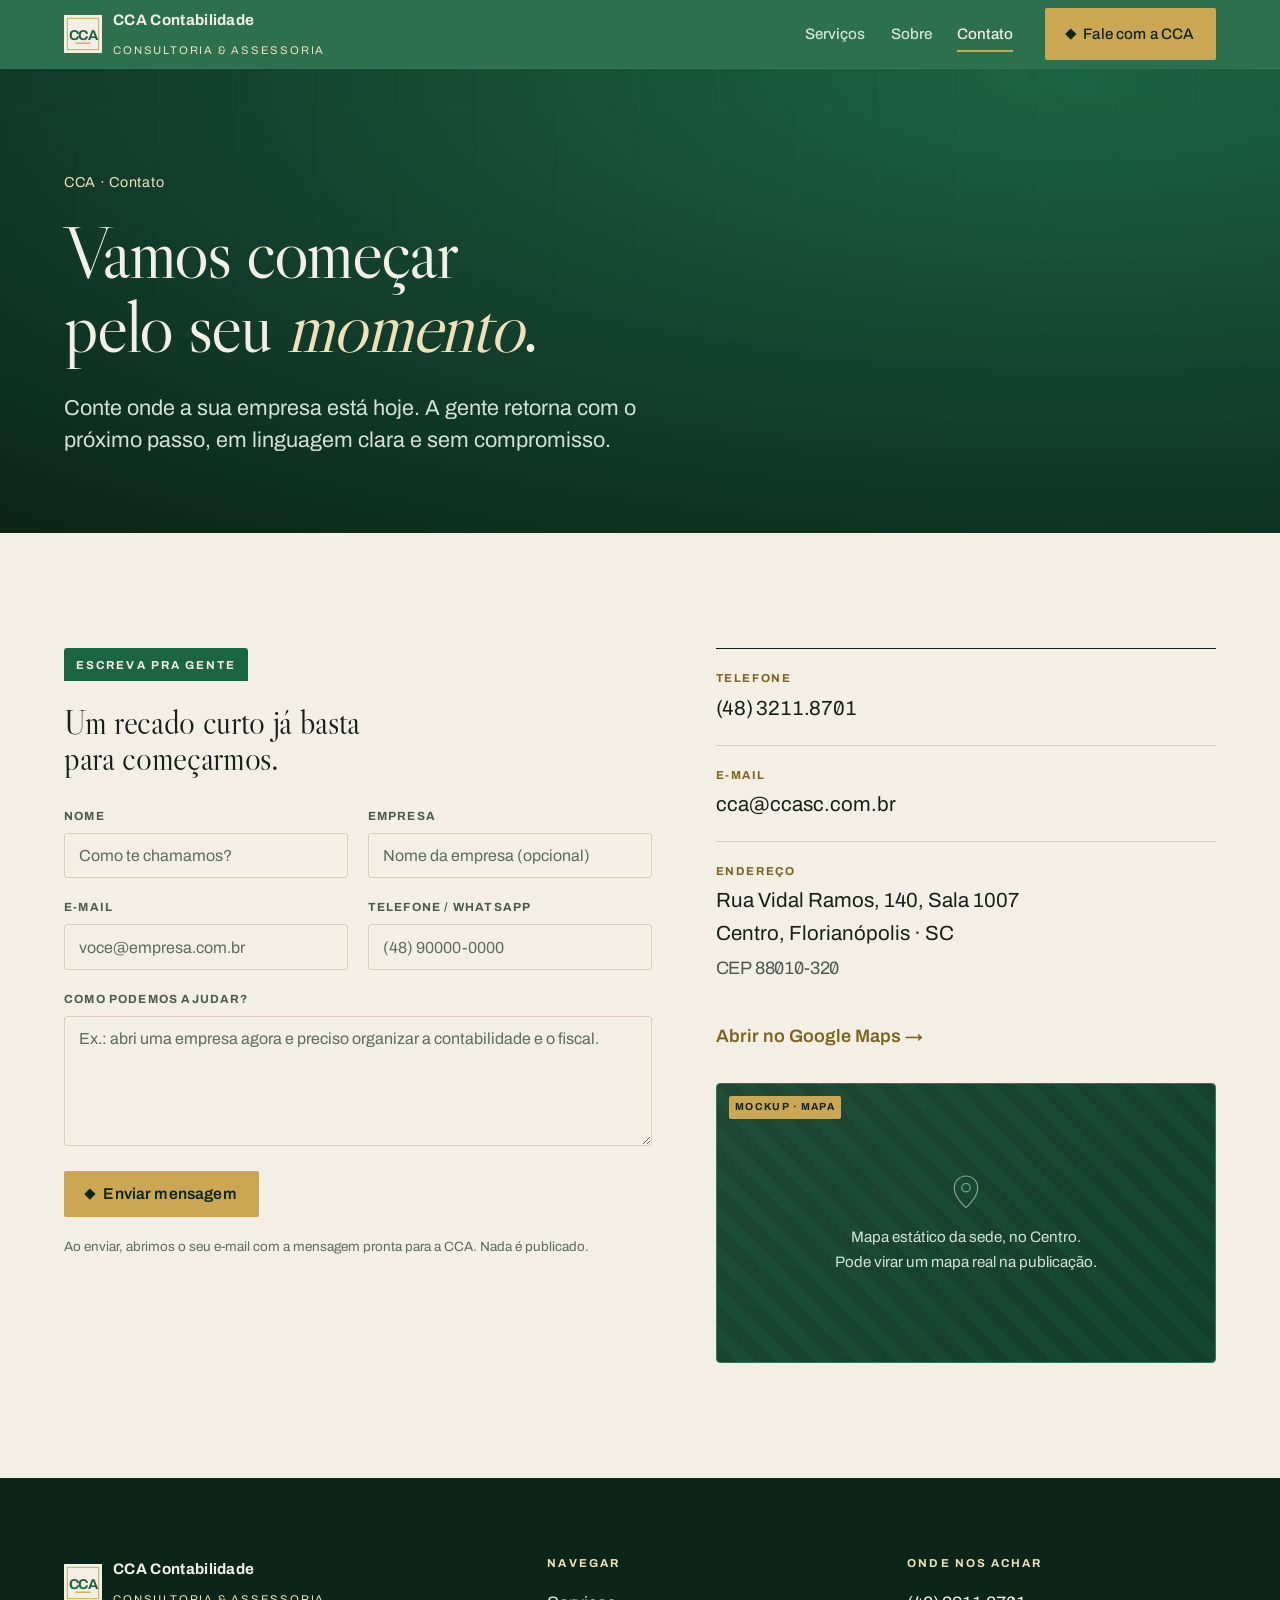
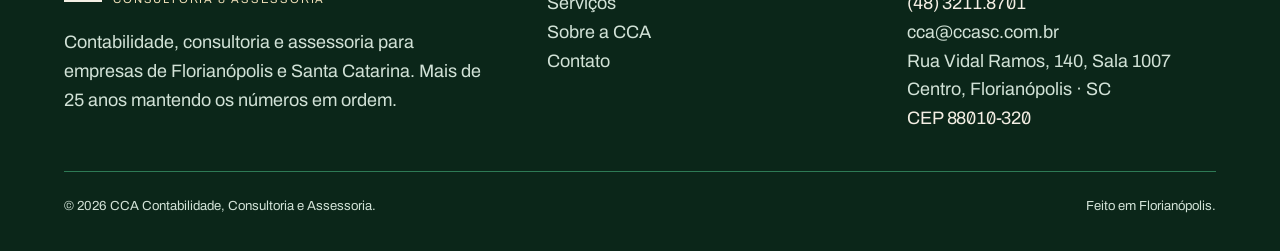
==== contato.html @ 5c708f6d "Site institucional da CCA Contabilidade (Almanaque Fiscal Vivo)" ====
<!doctype html>
<html lang="pt-BR">
<head>
<meta charset="utf-8">
<meta name="viewport" content="width=device-width, initial-scale=1">
<title>Contato · CCA Contabilidade</title>
<meta name="description" content="Fale com a CCA Contabilidade. Rua Vidal Ramos, 140, Sala 1007, Centro, Florianópolis/SC. (48) 3211.8701 · cca@ccasc.com.br">
<meta property="og:type" content="website">
<meta property="og:locale" content="pt_BR">
<meta property="og:site_name" content="CCA Contabilidade">
<meta property="og:title" content="Contato · CCA Contabilidade">
<meta property="og:description" content="Fale com a CCA Contabilidade. Rua Vidal Ramos, 140, Sala 1007, Centro, Florianópolis/SC. (48) 3211.8701 · cca@ccasc.com.br">
<meta property="og:url" content="https://ccasc.dev.br/contato.html">
<meta property="og:image" content="https://ccasc.dev.br/assets/img/og-cca.png">
<meta name="twitter:card" content="summary_large_image">
<meta name="theme-color" content="#1B6542">
<link rel="preconnect" href="https://fonts.googleapis.com">
<link rel="preconnect" href="https://fonts.gstatic.com" crossorigin>
<link href="https://fonts.googleapis.com/css2?family=Archivo:ital,wght@0,400;0,500;0,600;0,700;1,400&family=Libre+Caslon+Display&display=swap" rel="stylesheet">
<link rel="stylesheet" href="assets/css/site.css">
<link rel="icon" href="assets/img/favicon-32.png" sizes="32x32" type="image/png">
<link rel="icon" href="assets/img/favicon.svg" type="image/svg+xml">
<link rel="apple-touch-icon" href="assets/img/apple-touch-icon.png">
</head>
<body data-page="contato">

<header class="site-head">
  <div class="wrap">
    <a class="brand" href="index.html" aria-label="CCA Contabilidade, página inicial">
      <svg class="mark" viewBox="0 0 40 40" aria-hidden="true">
        <rect width="40" height="40" fill="var(--paper)"></rect>
        <rect x="3.5" y="3.5" width="33" height="33" fill="none" stroke="var(--brass)" stroke-width="1"></rect>
        <text x="20" y="21" text-anchor="middle" dominant-baseline="central" font-family="var(--font-text)" font-weight="700" font-size="15" letter-spacing="-0.5" fill="var(--green)">CCA</text>
        <rect x="12" y="29" width="16" height="1.4" fill="var(--brass)"></rect>
      </svg>
      <span><span class="brand-name">CCA Contabilidade</span><br><span class="brand-sub">Consultoria &amp; Assessoria</span></span>
    </a>
    <button class="menu-btn" aria-label="Abrir menu" aria-expanded="false" aria-controls="nav"><span></span><span></span><span></span></button>
    <nav class="nav" id="nav" aria-label="Principal">
      <a href="servicos.html">Serviços</a>
      <a href="sobre.html">Sobre</a>
      <a href="contato.html">Contato</a>
      <a class="btn btn-primary nav-cta" href="contato.html"><span class="tick"></span>Fale com a CCA</a>
    </nav>
  </div>
</header>

<main>
<!-- HERO -->
<section class="page-hero" aria-labelledby="ph">
  <div class="hero-grain" aria-hidden="true"></div>
  <div class="wrap">
    <p class="ph-kicker num">CCA · Contato</p>
    <h1 id="ph" class="ph-title">Vamos começar<br>pelo seu <em>momento</em>.</h1>
    <p class="lede">Conte onde a sua empresa está hoje. A gente retorna com o próximo passo,
      em linguagem clara e sem compromisso.</p>
  </div>
</section>

<!-- CONTATO -->
<section class="section on-paper" aria-label="Formulário e dados de contato">
  <div class="wrap contact-grid">

    <!-- FORM -->
    <div>
      <span class="tab">Escreva pra gente</span>
      <h2 class="about-lead" style="font-size:clamp(1.5rem,2.6vw,2.1rem);margin-bottom:clamp(20px,3vw,30px)">
        Um recado curto já basta<br>para começarmos.</h2>

      <p class="form-ok" id="form-ok" role="status">Tudo certo. Abrimos o seu aplicativo de e-mail com a
        mensagem pronta. Se não abrir, escreva direto para cca@ccasc.com.br.</p>

      <form class="form" id="contato-form" novalidate>
        <div class="field-row">
          <div class="field">
            <label for="nome">Nome</label>
            <input type="text" id="nome" name="nome" autocomplete="name" placeholder="Como te chamamos?" required>
          </div>
          <div class="field">
            <label for="empresa">Empresa</label>
            <input type="text" id="empresa" name="empresa" autocomplete="organization" placeholder="Nome da empresa (opcional)">
          </div>
        </div>
        <div class="field-row">
          <div class="field">
            <label for="email">E-mail</label>
            <input type="email" id="email" name="email" autocomplete="email" placeholder="voce@empresa.com.br" required>
          </div>
          <div class="field">
            <label for="telefone">Telefone / WhatsApp</label>
            <input type="tel" id="telefone" name="telefone" autocomplete="tel" placeholder="(48) 90000-0000">
          </div>
        </div>
        <div class="field">
          <label for="mensagem">Como podemos ajudar?</label>
          <textarea id="mensagem" name="mensagem" placeholder="Ex.: abri uma empresa agora e preciso organizar a contabilidade e o fiscal." required></textarea>
        </div>
        <button type="submit" class="btn btn-primary"><span class="tick"></span>Enviar mensagem</button>
        <p class="form-note">Ao enviar, abrimos o seu e-mail com a mensagem pronta para a CCA. Nada é publicado.</p>
      </form>
    </div>

    <!-- DADOS -->
    <aside class="contact-aside">
      <div class="ci">
        <span class="k">Telefone</span>
        <a class="v num" href="tel:+554832118701">(48) 3211.8701</a>
      </div>
      <div class="ci">
        <span class="k">E-mail</span>
        <a class="v" href="mailto:cca@ccasc.com.br">cca@ccasc.com.br</a>
      </div>
      <div class="ci">
        <span class="k">Endereço</span>
        <span class="v">Rua Vidal Ramos, 140, Sala 1007<br>Centro, Florianópolis · SC</span>
        <span class="num" style="color:var(--ink-soft)">CEP 88010-320</span>
      </div>
      <a class="map-link link-u" href="https://www.google.com/maps/search/?api=1&query=Rua+Vidal+Ramos+140+Centro+Florian%C3%B3polis+SC+88010-320" target="_blank" rel="noopener">
        Abrir no Google Maps →
      </a>

      <figure class="mock mock--green reveal" role="img" aria-label="Mockup: mapa da localização da CCA, a produzir" style="margin-top:clamp(22px,3vw,32px);min-height:clamp(200px,24vw,280px)">
        <span class="mock-tag">Mockup · mapa</span>
        <div>
          <svg class="mock-ico" viewBox="0 0 48 48" fill="none" stroke="currentColor" stroke-width="1.4" aria-hidden="true">
            <path d="M24 44s14-12 14-24a14 14 0 10-28 0c0 12 14 24 14 24z"></path>
            <circle cx="24" cy="20" r="5"></circle>
          </svg>
          <p>Mapa estático da sede, no Centro.<br>Pode virar um mapa real na publicação.</p>
        </div>
      </figure>
    </aside>

  </div>
</section>
</main>

<footer class="site-foot">
  <div class="wrap">
    <div class="foot-grid">
      <div>
        <div class="brand" style="margin-bottom:1rem">
          <svg class="mark" viewBox="0 0 40 40" aria-hidden="true">
            <rect width="40" height="40" fill="var(--paper)"></rect>
            <rect x="3.5" y="3.5" width="33" height="33" fill="none" stroke="var(--brass)" stroke-width="1"></rect>
            <text x="20" y="21" text-anchor="middle" dominant-baseline="central" font-family="var(--font-text)" font-weight="700" font-size="15" letter-spacing="-0.5" fill="var(--green)">CCA</text>
            <rect x="12" y="29" width="16" height="1.4" fill="var(--brass)"></rect>
          </svg>
          <span><span class="brand-name" style="color:var(--on-green)">CCA Contabilidade</span><br><span class="brand-sub">Consultoria &amp; Assessoria</span></span>
        </div>
        <p>Contabilidade, consultoria e assessoria para empresas de Florianópolis e Santa Catarina. Mais de 25 anos mantendo os números em ordem.</p>
      </div>
      <div>
        <h4>Navegar</h4>
        <a href="servicos.html">Serviços</a>
        <a href="sobre.html">Sobre a CCA</a>
        <a href="contato.html">Contato</a>
      </div>
      <div>
        <h4>Onde nos achar</h4>
        <p class="num">(48) 3211.8701</p>
        <a href="mailto:cca@ccasc.com.br">cca@ccasc.com.br</a>
        <p>Rua Vidal Ramos, 140, Sala 1007<br>Centro, Florianópolis · SC<br><span class="num">CEP 88010-320</span></p>
      </div>
    </div>
    <div class="foot-rule"></div>
    <div class="foot-base">
      <span>© <span data-year>2026</span> CCA Contabilidade, Consultoria e Assessoria.</span>
      <span>Feito em Florianópolis.</span>
    </div>
  </div>
</footer>

<script src="assets/js/site.js" defer></script>
</body>
</html>
---- assets/css/site.css ----
/* =========================================================================
   CCA Contabilidade — Almanaque Fiscal Vivo
   Sistema de design. Verde encharcado + papel de almanaque.
   ========================================================================= */

:root {
  /* Verde da marca (amostrado do logo atual) e profundidades */
  --green:        #1B6542;
  --green-deep:   #123D2B;
  --green-ink:    #0B2619;
  --green-line:   #2E7A55;   /* linhas sobre verde */

  /* Papel de almanaque */
  --paper:        #F4EFE4;
  --paper-2:      #ECE4D3;   /* tinta de papel um pouco mais funda */
  --paper-rule:   #D9CFB8;   /* pauta / linhas regradas no papel */

  /* Tintas */
  --ink:          #15201A;   /* quase-preto esverdeado */
  --ink-soft:     #4C5A50;   /* secundário no papel (~6.3:1) */
  --ink-faint:    #5E6B61;   /* rótulos miúdos no papel (~4.9:1) */

  /* Secundário sobre verde (tingido do verde, nunca cinza) */
  --on-green:     #F4EFE4;
  --on-green-2:   #D2E2D7;   /* texto secundário, ~4.9:1 sobre o verde */
  --on-green-3:   #9FBAAC;   /* decorativo apenas (pontos, fios), não texto */

  /* Latão / ouro: só no marcador vivo e detalhes de precisão */
  --brass:        #CBA653;
  --brass-deep:   #7D6320;   /* latão escuro para texto sobre papel (~5:1) */
  --brass-soft:   #F0E0B8;   /* latão claro para rótulos sobre verde (~5:1) */

  /* Âmbar de sinal: só urgência */
  --amber:        #D98A2B;

  /* Tipos */
  --font-display: "Libre Caslon Display", "Hoefler Text", Georgia, serif;
  --font-text:    "Archivo", system-ui, -apple-system, "Segoe UI", sans-serif;

  /* Métrica / ritmo */
  --measure:      66ch;
  --gutter:       clamp(20px, 5vw, 72px);
  --rule:         1px;

  /* Sombra com offset + blur (nunca halo) */
  --shadow-soft:  0 18px 50px -24px rgba(11, 38, 25, .55);
  --shadow-card:  0 24px 70px -32px rgba(11, 38, 25, .45);

  --ease:         cubic-bezier(.16, .84, .32, 1);
}

/* ------------------------------------------------------------------ reset */
*, *::before, *::after { box-sizing: border-box; }
* { margin: 0; }
html { -webkit-text-size-adjust: 100%; scroll-behavior: smooth; }
@media (prefers-reduced-motion: reduce) { html { scroll-behavior: auto; } }

body {
  font-family: var(--font-text);
  font-size: clamp(16px, 1.02vw + 13px, 18px);
  line-height: 1.6;
  color: var(--ink);
  background: var(--paper);
  font-feature-settings: "tnum" 0, "kern" 1, "liga" 1;
  -webkit-font-smoothing: antialiased;
  text-rendering: optimizeLegibility;
  overflow-x: hidden;
}

img, svg { display: block; max-width: 100%; }
a { color: inherit; text-decoration: none; }

/* ---------------------------------------------- superfícies do navegador */
::selection { background: var(--brass); color: var(--green-ink); }
:root { accent-color: var(--green); caret-color: var(--brass-deep); }

* { scrollbar-width: thin; scrollbar-color: var(--green-line) transparent; }
*::-webkit-scrollbar { height: 10px; width: 10px; }
*::-webkit-scrollbar-thumb { background: var(--green-line); border-radius: 10px; }
*::-webkit-scrollbar-track { background: transparent; }

:focus-visible {
  outline: 2.5px solid var(--brass);
  outline-offset: 3px;
  border-radius: 2px;
}

/* -------------------------------------------------------------- tipografia */
.display {
  font-family: var(--font-display);
  font-weight: 400;
  line-height: .98;
  letter-spacing: -0.02em;
  color: var(--ink);
}
h1, h2, h3 { font-family: var(--font-display); font-weight: 400; line-height: 1.02; letter-spacing: -0.015em; text-wrap: balance; }

.num {
  font-family: var(--font-text);
  font-feature-settings: "tnum" 1, "zero" 1;
  font-variant-numeric: tabular-nums;
  letter-spacing: -0.01em;
}

/* rótulo de almanaque: pequeno, versalete, tabular */
.label {
  font-family: var(--font-text);
  font-size: .72rem;
  font-weight: 600;
  letter-spacing: .18em;
  text-transform: uppercase;
}

.lede { font-size: clamp(1.12rem, .6vw + 1rem, 1.35rem); line-height: 1.5; max-width: 54ch; }

p { max-width: var(--measure); }

/* ------------------------------------------------------------------ layout */
.wrap { width: min(1240px, 100% - calc(var(--gutter) * 2)); margin-inline: auto; }
.section { padding-block: clamp(64px, 9vw, 140px); position: relative; }
.on-green { background: var(--green); color: var(--on-green); }
.on-green h1, .on-green h2, .on-green h3, .on-green .display { color: var(--on-green); }
.on-green p { color: var(--on-green-2); }
.on-paper { background: var(--paper); color: var(--ink); }

/* papel regrado (pauta de agenda) — textura, não decoração solta */
.ruled {
  background-image: repeating-linear-gradient(
    to bottom, transparent 0 calc(2.2rem - var(--rule)),
    var(--paper-rule) calc(2.2rem - var(--rule)) 2.2rem);
}

/* fio marginal do almanaque */
.marginal { border-left: var(--rule) solid var(--paper-rule); padding-left: clamp(16px, 2vw, 28px); }

/* ---------------------------------------------------------------- botões */
.btn {
  display: inline-flex; align-items: center; gap: .6em;
  font-family: var(--font-text); font-weight: 600; font-size: .98rem;
  letter-spacing: .01em;
  padding: .85em 1.35em;
  border-radius: 2px;
  border: var(--rule) solid transparent;
  cursor: pointer;
  transition: transform .4s var(--ease), background .4s var(--ease), color .4s var(--ease), box-shadow .4s var(--ease);
  will-change: transform;
}
.btn .tick { width: .5em; height: .5em; background: currentColor; transform: rotate(45deg); }
.btn-primary { background: var(--brass); color: var(--green-ink); box-shadow: var(--shadow-soft); }
.btn-primary:hover { transform: translateY(-2px); box-shadow: 0 26px 60px -28px rgba(11,38,25,.7); }
.btn-ghost { border-color: currentColor; color: inherit; background: transparent; }
.btn-ghost:hover { transform: translateY(-2px); }
.on-green .btn-ghost { color: var(--on-green); border-color: var(--green-line); }
.on-green .btn-ghost:hover { background: var(--green-deep); }

/* link com sublinhado de precisão */
.link-u { position: relative; font-weight: 600; }
.link-u::after {
  content: ""; position: absolute; left: 0; right: 0; bottom: -.18em; height: 1.5px;
  background: currentColor; transform: scaleX(0); transform-origin: left;
  transition: transform .45s var(--ease);
}
.link-u:hover::after, .link-u:focus-visible::after { transform: scaleX(1); }

/* ================================================================= header */
.site-head {
  position: sticky; top: 0; z-index: 60;
  background: color-mix(in srgb, var(--green) 92%, transparent);
  backdrop-filter: saturate(1.2) blur(8px);
  border-bottom: var(--rule) solid var(--green-line);
  color: var(--on-green);
}
.site-head .wrap { display: flex; align-items: center; gap: 2rem; min-height: 68px; }
.brand { display: flex; align-items: center; gap: .7rem; flex: 0 0 auto; }
.brand .mark { width: 38px; height: 38px; flex: 0 0 auto; }
.brand .brand-name { font-family: var(--font-text); font-weight: 700; letter-spacing: .02em; font-size: .95rem; line-height: 1; }
.brand .brand-sub { font-size: .7rem; letter-spacing: .16em; color: var(--brass-soft); text-transform: uppercase; }

.nav { margin-left: auto; display: flex; align-items: center; gap: clamp(1rem, 2vw, 2.1rem); }
.nav a { font-weight: 500; font-size: .95rem; color: var(--on-green-2); transition: color .3s var(--ease); }
.nav a:hover, .nav a[aria-current="page"] { color: var(--on-green); }
.nav a[aria-current="page"] { position: relative; }
.nav a[aria-current="page"]::after { content:""; position:absolute; left:0; right:0; bottom:-6px; height:2px; background: var(--brass); }

.nav-cta { margin-left: .4rem; }
.nav .btn-primary { color: var(--green-ink); }   /* vence a cor clara de .nav a */
.nav .btn-primary:hover { color: var(--green-ink); }
.menu-btn { display: none; margin-left: auto; background: none; border: var(--rule) solid var(--green-line); color: var(--on-green); border-radius: 2px; padding: .55em .7em; cursor: pointer; }
.menu-btn span { display:block; width: 20px; height: 2px; background: currentColor; }
.menu-btn span + span { margin-top: 5px; }

/* =============================================================== footer */
.site-foot { background: var(--green-ink); color: var(--on-green-2); padding-block: clamp(48px, 6vw, 80px) 2.2rem; }
.site-foot a:hover { color: var(--on-green); }
.foot-grid { display: grid; grid-template-columns: 1.4fr 1fr 1fr; gap: clamp(28px, 4vw, 64px); align-items: start; }
.foot-grid h4 { font-family: var(--font-text); font-size: .72rem; letter-spacing: .18em; text-transform: uppercase; color: var(--brass-soft); font-weight: 700; margin-bottom: 1rem; }
.foot-grid p, .foot-grid a { color: var(--on-green-2); display: block; }
.foot-grid .num { color: var(--on-green); }
.foot-rule { height: var(--rule); background: var(--green-line); margin: 2.4rem 0 1.4rem; }
.foot-base { display: flex; justify-content: space-between; gap: 1rem; flex-wrap: wrap; font-size: .82rem; color: var(--on-green-2); }

/* reveal (um único momento autoral). Só esconde quando o JS está presente. */
.js .reveal { opacity: 0; transform: translateY(18px); transition: opacity .9s var(--ease), transform .9s var(--ease); }
.js .reveal.in { opacity: 1; transform: none; }
@media (prefers-reduced-motion: reduce) {
  .reveal { opacity: 1 !important; transform: none !important; transition: none; }
  .btn, .link-u::after { transition: none; }
}

/* mobile nav */
@media (max-width: 860px) {
  .menu-btn { display: block; }
  .nav {
    position: fixed; inset: 68px 0 auto 0; flex-direction: column; align-items: stretch;
    gap: 0; background: var(--green-deep); border-bottom: var(--rule) solid var(--green-line);
    padding: .5rem var(--gutter) 1.4rem; margin: 0;
    clip-path: inset(0 0 100% 0); transition: clip-path .5s var(--ease);
  }
  .nav.open { clip-path: inset(0 0 0 0); }
  .nav a { padding: .9rem 0; border-bottom: var(--rule) solid var(--green-line); color: var(--on-green); }
  .nav a[aria-current="page"]::after { display: none; }
  .nav-cta { margin: 1rem 0 0; }
  .nav .btn { justify-content: center; }
}

/* =========================================================================
   SEÇÕES
   ========================================================================= */
.light { color: var(--on-green-2); }

/* ---- rótulo-aba (índice de almanaque) ---- */
.tab {
  display: inline-block; font-family: var(--font-text);
  font-size: .72rem; font-weight: 700; letter-spacing: .18em; text-transform: uppercase;
  background: var(--green); color: var(--paper);
  padding: .62em 1.05em; border-radius: 3px 3px 0 0;
  margin-bottom: clamp(16px, 2.4vw, 24px);
}
.tab--brass { background: var(--brass); color: var(--green-ink); }

.sec-head { max-width: 780px; }
.sec-title { font-size: clamp(2rem, 4.6vw, 3.5rem); line-height: 1.02; }
.sec-head--light .sec-title { color: var(--on-green); }
.sec-intro { font-size: clamp(1.04rem, 1.3vw, 1.2rem); color: var(--ink-soft); margin-top: 1.05rem; max-width: 56ch; }
.sec-intro.light { color: var(--on-green-2); }

/* ============================================================= HERO */
.hero {
  position: relative; overflow: hidden;
  padding-block: clamp(44px, 6vw, 86px) clamp(72px, 9vw, 120px);
  background-color: var(--green-deep);
  background-image: radial-gradient(130% 120% at 82% 8%, var(--green) 0%, var(--green-deep) 62%, var(--green-ink) 100%);
}
.hero-grain {
  position: absolute; inset: 0; pointer-events: none; opacity: .5;
  background-image:
    repeating-linear-gradient(to bottom, transparent 0 39px, rgba(203,166,83,.05) 39px 40px),
    repeating-linear-gradient(to right, transparent 0 79px, rgba(159,186,172,.045) 79px 80px);
  mask-image: linear-gradient(to bottom, rgba(0,0,0,.9), transparent 78%);
}
.hero-grid {
  position: relative; display: grid; grid-template-columns: 1.6fr .92fr;
  gap: clamp(28px, 4.5vw, 72px); align-items: end;
}
.hero-kicker { color: var(--brass-soft); font-size: .92rem; letter-spacing: .05em; margin-bottom: clamp(18px, 3vw, 30px); }
.hero-title {
  font-size: clamp(2.7rem, 7.2vw, 5.3rem); color: var(--on-green);
  letter-spacing: -0.035em; line-height: .97;
}
.hero-title em { font-style: italic; color: var(--brass-soft); }
.hero .lede { color: var(--on-green-2); margin-top: clamp(20px, 3vw, 30px); }
.hero-actions { display: flex; gap: .9rem; flex-wrap: wrap; margin-top: clamp(26px, 4vw, 40px); }

/* ticket: próximo vencimento */
.ticket {
  justify-self: end; width: min(100%, 350px);
  background: var(--paper); color: var(--ink);
  border-top: 3px solid var(--brass);
  padding: clamp(18px, 2.1vw, 26px); box-shadow: var(--shadow-card); position: relative;
}
.ticket::before, .ticket::after {
  content: ""; position: absolute; top: -3px; width: 14px; height: 14px;
  background: var(--green-deep); border-radius: 50%;
}
.ticket::before { left: -7px; } .ticket::after { right: -7px; }
.ticket-head { display: flex; justify-content: space-between; align-items: center; padding-bottom: .75rem; border-bottom: 1px dashed var(--paper-rule); }
.ticket-head .label { color: var(--brass-deep); }
.ticket-live { display: inline-flex; align-items: center; gap: .5em; font-size: .7rem; font-weight: 700; letter-spacing: .13em; text-transform: uppercase; color: var(--ink-soft); }
.ticket-live .dot { width: 7px; height: 7px; border-radius: 50%; background: var(--amber); }
.ticket-date { font-weight: 700; font-size: clamp(3rem, 7vw, 4.3rem); line-height: 1; margin: .7rem 0 .15rem; letter-spacing: -0.04em; color: var(--green); font-variant-numeric: tabular-nums; }
.ticket-mo { font-family: var(--font-display); font-size: .28em; color: var(--ink-soft); letter-spacing: 0; }
.ticket-name { font-weight: 600; font-size: 1.04rem; }
.ticket-in { color: var(--ink-soft); font-size: .92rem; margin-top: .35rem; }
.ticket-in strong { color: var(--brass-deep); font-variant-numeric: tabular-nums; }
.ticket-foot { display: flex; justify-content: space-between; align-items: baseline; gap: .6rem; margin-top: 1.05rem; padding-top: .75rem; border-top: 1px dashed var(--paper-rule); }
.ticket-foot .label { color: var(--ink-faint); }
.ticket-note { font-size: .82rem; color: var(--ink-soft); }

.hero-foot {
  position: relative; display: flex; align-items: center; gap: clamp(10px, 1.5vw, 20px);
  margin-top: clamp(40px, 6vw, 70px); color: var(--on-green-2);
  font-size: .78rem; letter-spacing: .16em; text-transform: uppercase;
}
.hero-foot i { flex: 1; height: 1px; background: var(--green-line); }

/* ============================================================= LEDGER */
.entries { list-style: none; padding: 0; margin: clamp(34px,5vw,56px) 0 0; border-top: 1.5px solid var(--ink); }
.entry {
  display: grid; grid-template-columns: auto 1fr auto;
  gap: clamp(14px, 3vw, 46px); align-items: start;
  padding: clamp(22px, 3.2vw, 40px) clamp(6px,1vw,16px);
  border-bottom: 1px solid var(--paper-rule);
  transition: background .4s var(--ease);
}
.entry:hover { background: var(--paper-2); }
.entry-idx { font-family: var(--font-display); font-size: clamp(1.7rem, 3vw, 2.7rem); color: var(--brass-deep); line-height: 1; min-width: 1.4em; }
.entry-name { font-family: var(--font-display); font-size: clamp(1.5rem, 2.7vw, 2.2rem); letter-spacing: -0.01em; }
.entry-desc { color: var(--ink-soft); margin-top: .5rem; max-width: 48ch; }
.entry-meta { text-align: right; display: flex; flex-direction: column; align-items: flex-end; gap: .7rem; min-width: clamp(140px, 16vw, 210px); }
.stamp {
  font-size: .72rem; font-weight: 700; letter-spacing: .09em; text-transform: uppercase;
  display: inline-flex; align-items: center; gap: .55em; padding: .6em .9em;
  border: 1px solid var(--paper-rule); border-radius: 2px; color: var(--ink); white-space: nowrap;
}
.stamp::before { content: ""; width: 8px; height: 8px; transform: rotate(45deg); background: var(--green); }
.stamp.a-vencer::before { background: var(--brass); }
.stamp.entregue::before { background: var(--green-line); }
.entry-cols { font-size: .76rem; color: var(--ink-faint); letter-spacing: .02em; }
.ledger-more { display: inline-block; margin-top: clamp(26px, 3vw, 40px); font-size: 1.05rem; color: var(--brass-deep); }

/* ============================================================= RHYTHM / RAIL */
.rhythm { background-color: var(--green-deep); background-image: radial-gradient(120% 120% at 15% 0%, var(--green) 0%, var(--green-deep) 70%, var(--green-ink) 100%); overflow: hidden; }
.rail-outer {
  overflow-x: auto; overflow-y: hidden; margin-top: clamp(28px,4vw,46px);
  scroll-snap-type: x proximity; -webkit-overflow-scrolling: touch;
  mask-image: linear-gradient(to right, transparent, #000 3%, #000 97%, transparent);
}
.rail {
  display: grid; grid-auto-flow: column; grid-auto-columns: clamp(134px, 15vw, 174px);
  width: max-content; padding-inline: var(--gutter);
  border-top: 1px solid var(--green-line); border-bottom: 1px solid var(--green-line);
}
.rail-mo {
  scroll-snap-align: start; position: relative;
  border-right: 1px solid var(--green-line);
  padding: clamp(16px,2vw,22px) clamp(12px,1.4vw,18px) clamp(18px,2.4vw,26px);
  min-height: clamp(188px, 26vh, 244px); display: flex; flex-direction: column;
  transition: background .4s var(--ease);
}
.rail-mo:first-child { border-left: 1px solid var(--green-line); }
.rail-mo:hover { background: var(--green-deep); }
.rail-mo.is-today { background: color-mix(in srgb, var(--green-deep) 70%, var(--brass) 8%); }
.rail-mo.is-today::before { content: ""; position: absolute; top: -1px; left: 0; right: 0; height: 3px; background: var(--brass); }
.mo-flag {
  position: absolute; top: clamp(16px,2vw,22px); right: clamp(12px,1.4vw,18px);
  font-size: .7rem; font-weight: 700; letter-spacing: .1em; text-transform: uppercase;
  color: var(--green-ink); background: var(--brass); padding: .35em .6em; border-radius: 2px;
}
.mo-name { font-size: .76rem; letter-spacing: .16em; text-transform: uppercase; color: var(--on-green-2); }
.mo-num { font-family: var(--font-display); font-size: clamp(2.1rem, 3.3vw, 2.9rem); color: var(--on-green); line-height: 1; margin: .2rem 0 .85rem; }
.rail-mo.is-today .mo-num { color: var(--brass-soft); }
.mo-list { list-style: none; padding: 0; margin: auto 0 0; display: flex; flex-direction: column; gap: .45rem; }
.mo-list li { font-size: .78rem; color: var(--on-green-2); display: flex; gap: .55em; align-items: center; line-height: 1.25; }
.mo-list li::before { content: ""; width: 5px; height: 5px; background: var(--brass); transform: rotate(45deg); flex: 0 0 auto; }
.mo-list li.empty { color: var(--on-green-3); }
.mo-list li.empty::before { background: var(--green-line); }
.rail-note { display: flex; gap: .6rem 1.4rem; align-items: baseline; flex-wrap: wrap; margin-top: clamp(20px,2.6vw,32px); }
.rail-note .label { color: var(--brass-soft); }

/* ============================================================= AUTHORITY */
.authority-grid { display: grid; grid-template-columns: 1.02fr 1fr; gap: clamp(30px,5vw,84px); align-items: start; }
.aut-title { font-size: clamp(2.1rem, 4.6vw, 3.6rem); line-height: 1.02; }
.aut-title em { font-style: italic; color: var(--brass-deep); }
.authority-body > p { color: var(--ink-soft); }
.authority-points { list-style: none; padding: 0; margin: clamp(22px,3vw,34px) 0; }
.authority-points li {
  display: grid; grid-template-columns: auto 1fr; gap: .9rem; align-items: start;
  padding: clamp(14px,2vw,20px) 0; border-top: 1px solid var(--paper-rule);
}
.authority-points li::before { content: ""; width: 9px; height: 9px; margin-top: .5rem; background: var(--brass); transform: rotate(45deg); }
.authority-points strong { color: var(--ink); }
.authority-points li > span { color: var(--ink-soft); }
.authority-body .link-u { color: var(--brass-deep); display: inline-block; margin-top: .4rem; }

/* ============================================================= CTA */
.cta { background-color: var(--green-ink); background-image: radial-gradient(120% 140% at 85% 20%, var(--green-deep), var(--green-ink)); }
.cta-grid { display: grid; grid-template-columns: 1.1fr .9fr; gap: clamp(30px,5vw,72px); align-items: center; }
.cta-title { font-size: clamp(2rem, 4.6vw, 3.4rem); color: var(--on-green); margin: .75rem 0 1rem; }
.cta-actions { display: flex; flex-direction: column; align-items: flex-start; gap: 1.05rem; }
.cta-mail { color: var(--brass-soft); font-size: 1.05rem; }

/* ============================================================= RESPONSIVO */
@media (max-width: 920px) {
  .hero-grid, .authority-grid, .cta-grid { grid-template-columns: 1fr; }
  .ticket { justify-self: start; }
  .cta-actions { align-items: stretch; }
  .cta-actions .btn { justify-content: center; }
}
@media (max-width: 760px) {
  .foot-grid { grid-template-columns: 1fr; }
  .entry { grid-template-columns: auto 1fr; }
  .entry-meta { grid-column: 1 / -1; text-align: left; align-items: flex-start; flex-direction: row; flex-wrap: wrap; gap: .6rem 1.2rem; }
  .hero-foot { flex-wrap: wrap; }
  .hero-foot i { display: none; }
}


/* =========================================================================
   PÁGINAS INTERNAS
   ========================================================================= */
.page-hero {
  background-color: var(--green-deep);
  background-image: radial-gradient(130% 130% at 85% 0%, var(--green) 0%, var(--green-deep) 60%, var(--green-ink) 100%);
  color: var(--on-green); position: relative; overflow: hidden;
  padding-block: clamp(54px, 8vw, 104px) clamp(44px, 6vw, 80px);
}
.page-hero .hero-grain { opacity: .45; }
.page-hero .ph-kicker { color: var(--brass-soft); font-size: .9rem; letter-spacing: .05em; margin-bottom: clamp(14px,2.4vw,22px); position: relative; }
.ph-title { font-size: clamp(2.5rem, 6vw, 4.6rem); color: var(--on-green); letter-spacing: -0.03em; line-height: 1; position: relative; }
.ph-title em { font-style: italic; color: var(--brass-soft); }
.page-hero .lede { color: var(--on-green-2); margin-top: clamp(18px, 3vw, 28px); position: relative; }

/* ---------------------------------------------------------- SERVIÇOS */
.svc-list { }
.svc { padding-block: clamp(38px, 5.5vw, 76px); border-bottom: 1px solid var(--paper-rule); }
.svc:first-child { border-top: 1.5px solid var(--ink); }
.svc-top { display: flex; align-items: baseline; gap: clamp(14px, 2vw, 30px); }
.svc-idx { font-family: var(--font-display); font-size: clamp(2rem, 4vw, 3.4rem); color: var(--brass-deep); line-height: 1; flex: 0 0 auto; }
.svc-name { font-family: var(--font-display); font-size: clamp(1.8rem, 3.6vw, 2.9rem); letter-spacing: -0.01em; }
.svc-body { display: grid; grid-template-columns: 1fr 1fr; gap: clamp(22px, 4vw, 64px); margin-top: clamp(18px, 2.6vw, 30px); align-items: start; }
.svc-lead { color: var(--ink-soft); font-size: clamp(1.05rem, 1.3vw, 1.18rem); }
.svc-lead .stamp { margin-top: clamp(16px, 2vw, 24px); }
.inc { list-style: none; padding: 0; }
.inc li { display: grid; grid-template-columns: auto 1fr; gap: .8rem; padding: .62rem 0; border-top: 1px solid var(--paper-rule); align-items: start; color: var(--ink); }
.inc li:first-child { border-top: none; }
.inc li::before { content: ""; width: 11px; height: 6px; border-left: 2px solid var(--brass-deep); border-bottom: 2px solid var(--brass-deep); transform: rotate(-45deg); margin-top: .5rem; flex: 0 0 auto; }

.regimes { background: var(--paper-2); }
.regimes .wrap { display: flex; flex-wrap: wrap; align-items: baseline; gap: .8rem 1.6rem; }
.regimes .label { color: var(--brass-deep); }
.regimes p { color: var(--ink-soft); max-width: none; }
.regimes strong { color: var(--ink); }

/* ------------------------------------------------------------- SOBRE */
.about-grid { display: grid; grid-template-columns: 1fr 1fr; gap: clamp(28px, 5vw, 80px); align-items: start; }
.about-lead { font-size: clamp(1.8rem, 3.4vw, 2.8rem); font-family: var(--font-display); line-height: 1.08; letter-spacing: -0.01em; }
.about-lead em { font-style: italic; color: var(--brass-deep); }
.about-body > p { color: var(--ink-soft); }
.about-body > p + p { margin-top: 1rem; }
.values { list-style: none; padding: 0; margin: clamp(24px,3vw,36px) 0 0; }
.values li { display: grid; grid-template-columns: auto 1fr; gap: .9rem; padding: clamp(14px,2vw,20px) 0; border-top: 1px solid var(--paper-rule); }
.values li::before { content: ""; width: 9px; height: 9px; margin-top: .5rem; background: var(--brass); transform: rotate(45deg); flex: 0 0 auto; }
.values strong { color: var(--ink); }
.values li > span { color: var(--ink-soft); }

/* bloco de imagem (mockup marcado) */
.mock {
  position: relative; border-radius: 4px; border: 1px solid var(--paper-rule);
  background:
    linear-gradient(135deg, rgba(27,101,66,.05), rgba(27,101,66,0)),
    repeating-linear-gradient(45deg, var(--paper-2) 0 14px, #E6DCC7 14px 28px);
  display: flex; align-items: center; justify-content: center; text-align: center;
  min-height: clamp(240px, 36vw, 440px); padding: clamp(24px,4vw,48px); color: var(--ink-soft);
}
.mock .mock-tag {
  position: absolute; top: 12px; left: 12px; font-size: .64rem; font-weight: 700;
  letter-spacing: .14em; text-transform: uppercase; background: var(--brass); color: var(--green-ink);
  padding: .35em .6em; border-radius: 2px;
}
.mock p { max-width: 36ch; font-size: .95rem; }
.mock .mock-ico { width: 40px; height: 40px; margin: 0 auto .9rem; opacity: .6; }
.mock--green {
  border-color: var(--green-line);
  background:
    linear-gradient(135deg, rgba(240,224,184,.06), transparent),
    repeating-linear-gradient(45deg, var(--green-deep) 0 14px, #13452F 14px 28px);
  color: var(--on-green-2);
}

/* ----------------------------------------------------------- CONTATO */
.contact-grid { display: grid; grid-template-columns: 1.08fr .92fr; gap: clamp(30px, 5vw, 72px); align-items: start; }
.form { display: grid; gap: clamp(14px, 2vw, 20px); }
.field { display: grid; gap: .45rem; }
.field label { font-size: .74rem; font-weight: 700; letter-spacing: .1em; text-transform: uppercase; color: var(--ink-soft); }
.field input, .field textarea {
  font-family: var(--font-text); font-size: 1rem; color: var(--ink);
  background: var(--paper); border: 1px solid var(--paper-rule); border-radius: 3px;
  padding: .82em .9em; width: 100%; transition: border-color .3s var(--ease), box-shadow .3s var(--ease);
}
.field textarea { resize: vertical; min-height: 130px; }
.field input::placeholder, .field textarea::placeholder { color: var(--ink-faint); }
.field input:focus, .field textarea:focus { border-color: var(--green); box-shadow: 0 0 0 3px rgba(27,101,66,.14); outline: none; }
.field-row { display: grid; grid-template-columns: 1fr 1fr; gap: clamp(14px, 2vw, 20px); }
.form .btn { justify-self: start; margin-top: .3rem; }
.form-note { font-size: .84rem; color: var(--ink-faint); }
.form-ok { display: none; padding: 1em 1.1em; border: 1px solid var(--green); border-radius: 3px; background: color-mix(in srgb, var(--green) 8%, var(--paper)); color: var(--green-deep); font-weight: 600; }
.form-ok.show { display: block; }

.contact-aside { }
.ci { padding: clamp(14px,2vw,20px) 0; border-top: 1px solid var(--paper-rule); display: grid; gap: .25rem; }
.ci:first-child { border-top: 1.5px solid var(--ink); }
.ci .k { font-size: .72rem; font-weight: 700; letter-spacing: .14em; text-transform: uppercase; color: var(--brass-deep); }
.ci .v { font-size: clamp(1.1rem, 1.6vw, 1.35rem); color: var(--ink); }
.ci .v.num { font-variant-numeric: tabular-nums; }
.ci a.v:hover { color: var(--green); }
.map-link { display: inline-flex; align-items: center; gap: .5em; margin-top: 1.2rem; color: var(--brass-deep); font-weight: 600; }

/* --------------------------------------------------- responsivo internas */
@media (max-width: 920px) {
  .svc-body, .about-grid, .contact-grid { grid-template-columns: 1fr; }
}
@media (max-width: 560px) {
  .field-row { grid-template-columns: 1fr; }
}
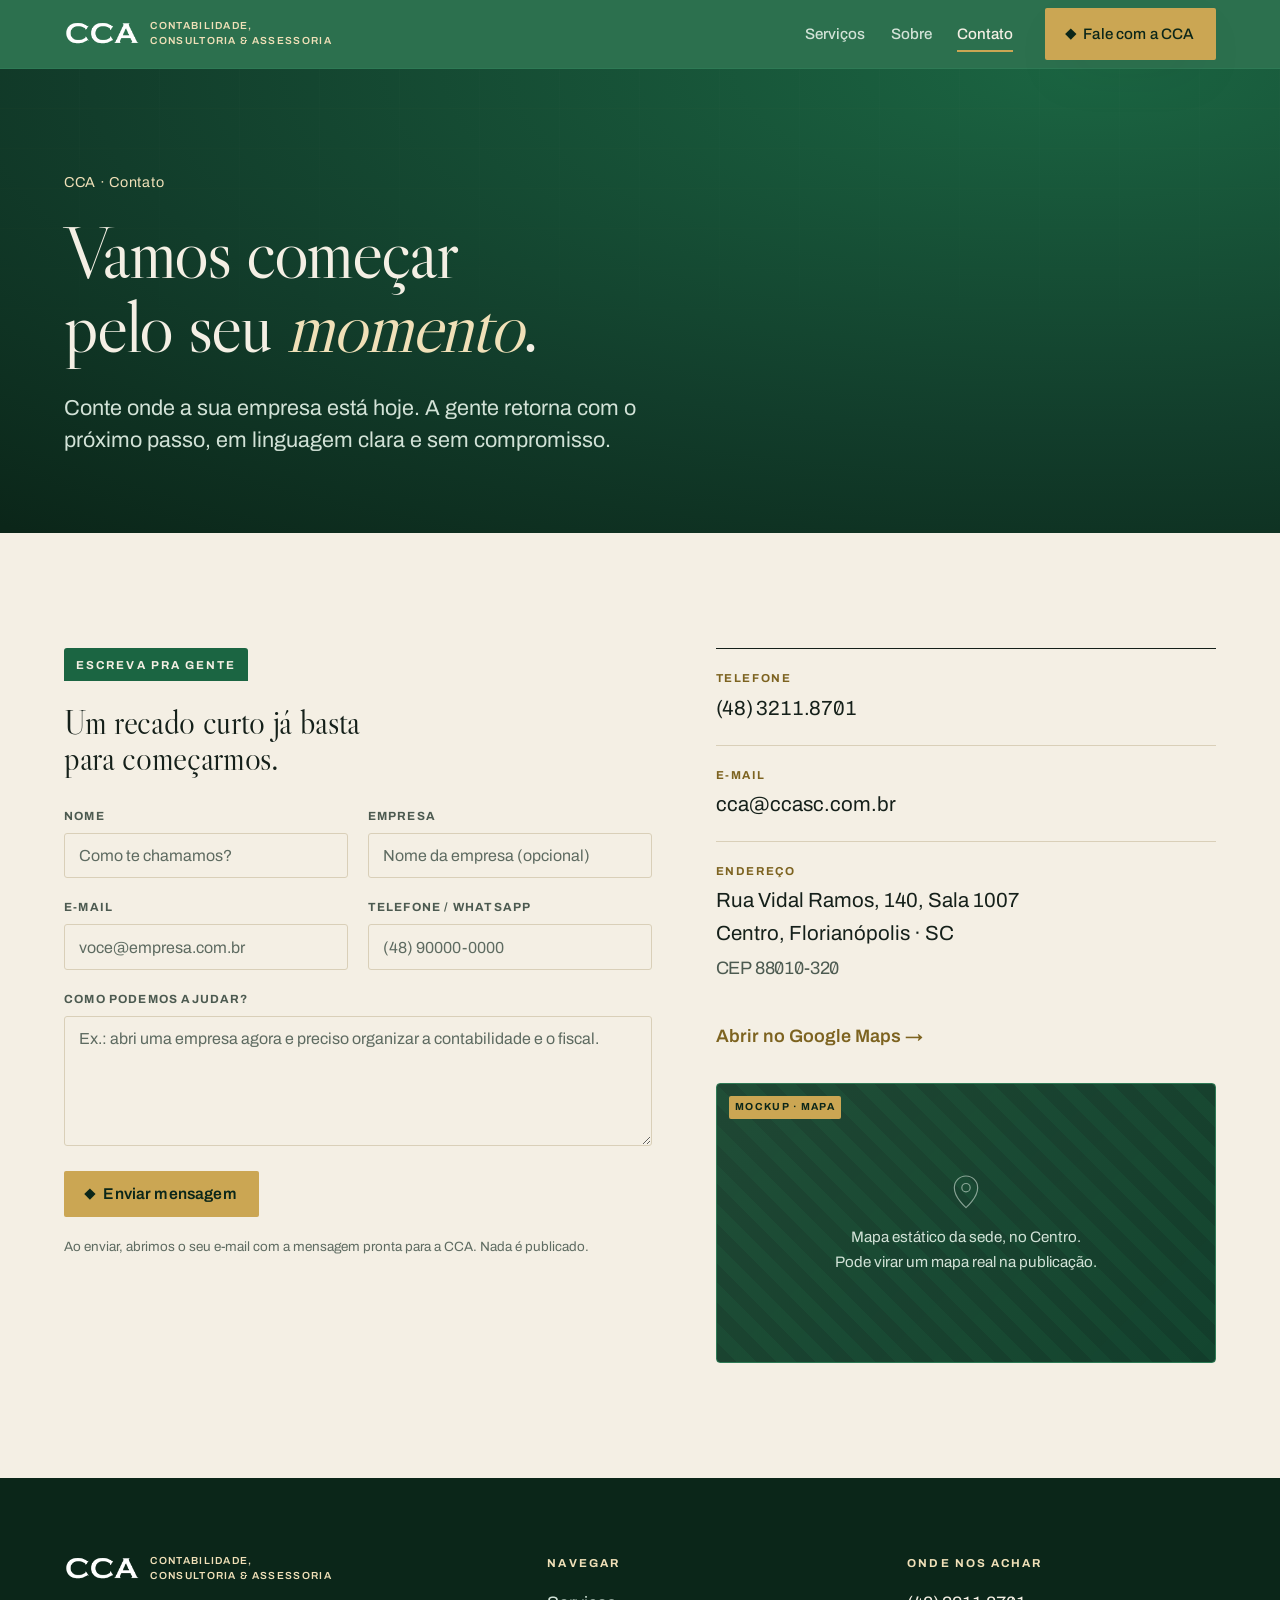
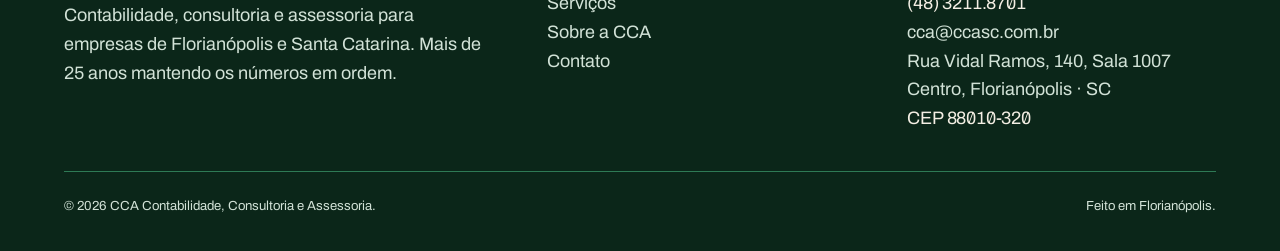
==== commit 82106a30: "Herói mais rico (agenda viva + credenciais), logo real no menu e URLs limpas (.htaccess)" ====
--- a/contato.html
+++ b/contato.html
@@ -10,10 +10,11 @@
 <meta property="og:site_name" content="CCA Contabilidade">
 <meta property="og:title" content="Contato · CCA Contabilidade">
 <meta property="og:description" content="Fale com a CCA Contabilidade. Rua Vidal Ramos, 140, Sala 1007, Centro, Florianópolis/SC. (48) 3211.8701 · cca@ccasc.com.br">
-<meta property="og:url" content="https://ccasc.dev.br/contato.html">
-<meta property="og:image" content="https://ccasc.dev.br/assets/img/og-cca.png">
+<meta property="og:url" content="https://www.ccasc.dev.br/contato">
+<meta property="og:image" content="https://www.ccasc.dev.br/assets/img/og-cca.png">
 <meta name="twitter:card" content="summary_large_image">
 <meta name="theme-color" content="#1B6542">
+<link rel="canonical" href="https://www.ccasc.dev.br/contato">
 <link rel="preconnect" href="https://fonts.googleapis.com">
 <link rel="preconnect" href="https://fonts.gstatic.com" crossorigin>
 <link href="https://fonts.googleapis.com/css2?family=Archivo:ital,wght@0,400;0,500;0,600;0,700;1,400&family=Libre+Caslon+Display&display=swap" rel="stylesheet">
@@ -26,21 +27,16 @@
 
 <header class="site-head">
   <div class="wrap">
-    <a class="brand" href="index.html" aria-label="CCA Contabilidade, página inicial">
-      <svg class="mark" viewBox="0 0 40 40" aria-hidden="true">
-        <rect width="40" height="40" fill="var(--paper)"></rect>
-        <rect x="3.5" y="3.5" width="33" height="33" fill="none" stroke="var(--brass)" stroke-width="1"></rect>
-        <text x="20" y="21" text-anchor="middle" dominant-baseline="central" font-family="var(--font-text)" font-weight="700" font-size="15" letter-spacing="-0.5" fill="var(--green)">CCA</text>
-        <rect x="12" y="29" width="16" height="1.4" fill="var(--brass)"></rect>
-      </svg>
-      <span><span class="brand-name">CCA Contabilidade</span><br><span class="brand-sub">Consultoria &amp; Assessoria</span></span>
+    <a class="brand" href="/" aria-label="CCA Contabilidade, Consultoria e Assessoria, página inicial">
+      <img class="brand-logo" src="assets/img/logo-mark-white.png" alt="CCA Contabilidade" width="78" height="28">
+      <span class="brand-desc">Contabilidade,<br>Consultoria &amp; Assessoria</span>
     </a>
     <button class="menu-btn" aria-label="Abrir menu" aria-expanded="false" aria-controls="nav"><span></span><span></span><span></span></button>
     <nav class="nav" id="nav" aria-label="Principal">
-      <a href="servicos.html">Serviços</a>
-      <a href="sobre.html">Sobre</a>
-      <a href="contato.html">Contato</a>
-      <a class="btn btn-primary nav-cta" href="contato.html"><span class="tick"></span>Fale com a CCA</a>
+      <a href="/servicos">Serviços</a>
+      <a href="/sobre">Sobre</a>
+      <a href="/contato">Contato</a>
+      <a class="btn btn-primary nav-cta" href="/contato"><span class="tick"></span>Fale com a CCA</a>
     </nav>
   </div>
 </header>
@@ -139,22 +135,17 @@
   <div class="wrap">
     <div class="foot-grid">
       <div>
-        <div class="brand" style="margin-bottom:1rem">
-          <svg class="mark" viewBox="0 0 40 40" aria-hidden="true">
-            <rect width="40" height="40" fill="var(--paper)"></rect>
-            <rect x="3.5" y="3.5" width="33" height="33" fill="none" stroke="var(--brass)" stroke-width="1"></rect>
-            <text x="20" y="21" text-anchor="middle" dominant-baseline="central" font-family="var(--font-text)" font-weight="700" font-size="15" letter-spacing="-0.5" fill="var(--green)">CCA</text>
-            <rect x="12" y="29" width="16" height="1.4" fill="var(--brass)"></rect>
-          </svg>
-          <span><span class="brand-name" style="color:var(--on-green)">CCA Contabilidade</span><br><span class="brand-sub">Consultoria &amp; Assessoria</span></span>
+        <div class="brand" style="margin-bottom:1.1rem">
+          <img class="brand-logo" src="assets/img/logo-mark-white.png" alt="CCA Contabilidade" width="78" height="28">
+          <span class="brand-desc">Contabilidade,<br>Consultoria &amp; Assessoria</span>
         </div>
         <p>Contabilidade, consultoria e assessoria para empresas de Florianópolis e Santa Catarina. Mais de 25 anos mantendo os números em ordem.</p>
       </div>
       <div>
         <h4>Navegar</h4>
-        <a href="servicos.html">Serviços</a>
-        <a href="sobre.html">Sobre a CCA</a>
-        <a href="contato.html">Contato</a>
+        <a href="/servicos">Serviços</a>
+        <a href="/sobre">Sobre a CCA</a>
+        <a href="/contato">Contato</a>
       </div>
       <div>
         <h4>Onde nos achar</h4>
--- a/assets/css/site.css
+++ b/assets/css/site.css
@@ -512,3 +512,59 @@
 @media (max-width: 560px) {
   .field-row { grid-template-columns: 1fr; }
 }
+
+/* =========================================================================
+   MARCA (logo real vazado) + HERÓI ENRIQUECIDO
+   ========================================================================= */
+.brand-logo { height: 27px; width: auto; display: block; flex: 0 0 auto; }
+.brand-desc {
+  font-size: .64rem; font-weight: 600; letter-spacing: .13em; line-height: 1.42;
+  text-transform: uppercase; color: var(--brass-soft);
+}
+.site-foot .brand-desc { color: var(--brass-soft); }
+@media (max-width: 460px) { .brand-desc { display: none; } .brand-logo { height: 25px; } }
+
+/* kicker do herói com separadores em losango */
+.hero-kicker { display: flex; flex-wrap: wrap; align-items: center; gap: .55rem .7rem; color: var(--on-green-2); font-size: .88rem; letter-spacing: .02em; }
+.hero-kicker .hk-edition { color: var(--brass-soft); font-weight: 600; letter-spacing: .04em; }
+.hero-kicker .hk-dot { width: 5px; height: 5px; background: var(--brass); transform: rotate(45deg); flex: 0 0 auto; }
+
+/* resumo de credenciais (linha de almanaque, não cards de métrica) */
+.hero-facts {
+  display: flex; flex-wrap: wrap; gap: clamp(14px, 2vw, 26px);
+  margin-top: clamp(26px, 4vw, 40px); padding-top: clamp(20px, 3vw, 28px);
+  border-top: 1px solid var(--green-line); width: fit-content; max-width: 100%;
+}
+.hero-facts > div { display: flex; flex-direction: column; gap: .2rem; padding-right: clamp(14px, 2vw, 26px); border-right: 1px solid var(--green-line); }
+.hero-facts > div:last-child { border-right: none; padding-right: 0; }
+.hero-facts dt { font-size: .64rem; font-weight: 700; letter-spacing: .14em; text-transform: uppercase; color: var(--brass-soft); }
+.hero-facts dd { margin: 0; font-size: 1rem; font-weight: 600; color: var(--on-green); line-height: 1.2; }
+
+/* painel: agenda fiscal viva (próximos vencimentos) */
+.almanac {
+  justify-self: end; width: min(100%, 388px); align-self: start;
+  background: var(--paper); color: var(--ink);
+  border-top: 3px solid var(--brass); box-shadow: var(--shadow-card);
+  padding: clamp(18px, 2vw, 26px); position: relative;
+}
+.almanac::before, .almanac::after { content: ""; position: absolute; top: -3px; width: 14px; height: 14px; background: var(--green-deep); border-radius: 50%; }
+.almanac::before { left: -7px; } .almanac::after { right: -7px; }
+.almanac-head { display: flex; justify-content: space-between; align-items: center; gap: .6rem; padding-bottom: .8rem; border-bottom: 1px solid var(--paper-rule); }
+.almanac-head .label { color: var(--brass-deep); }
+.almanac-live { display: inline-flex; align-items: center; gap: .45em; font-size: .72rem; font-weight: 700; letter-spacing: .06em; text-transform: uppercase; color: var(--ink-soft); white-space: nowrap; }
+.almanac-live .dot { width: 7px; height: 7px; border-radius: 50%; background: var(--amber); flex: 0 0 auto; }
+.almanac-list { list-style: none; padding: 0; margin: 0; }
+.almanac-list li { display: grid; grid-template-columns: auto 1fr auto; align-items: center; gap: .9rem; padding: .85rem 0; border-bottom: 1px solid var(--paper-rule); }
+.due-date { display: flex; flex-direction: column; align-items: center; line-height: 1; font-weight: 700; font-size: 1.55rem; color: var(--green); font-variant-numeric: tabular-nums; min-width: 1.7em; }
+.almanac-list li:first-child .due-date { color: var(--brass-deep); }
+.due-mo { font-size: .42em; font-weight: 700; letter-spacing: .1em; text-transform: uppercase; color: var(--ink-faint); margin-top: .25em; }
+.due-name { font-weight: 600; font-size: .98rem; }
+.due-in { font-size: .78rem; color: var(--ink-soft); white-space: nowrap; font-variant-numeric: tabular-nums; }
+.almanac-foot { margin-top: .9rem; padding-top: .8rem; border-top: 1px solid var(--paper-rule); }
+.almanac-foot .label { display: block; color: var(--ink-faint); margin-bottom: .35rem; }
+.almanac-note { margin: 0; font-size: .82rem; color: var(--ink-soft); max-width: none; }
+
+@media (max-width: 920px) {
+  .almanac { justify-self: start; }
+  .hero-facts { width: 100%; }
+}
